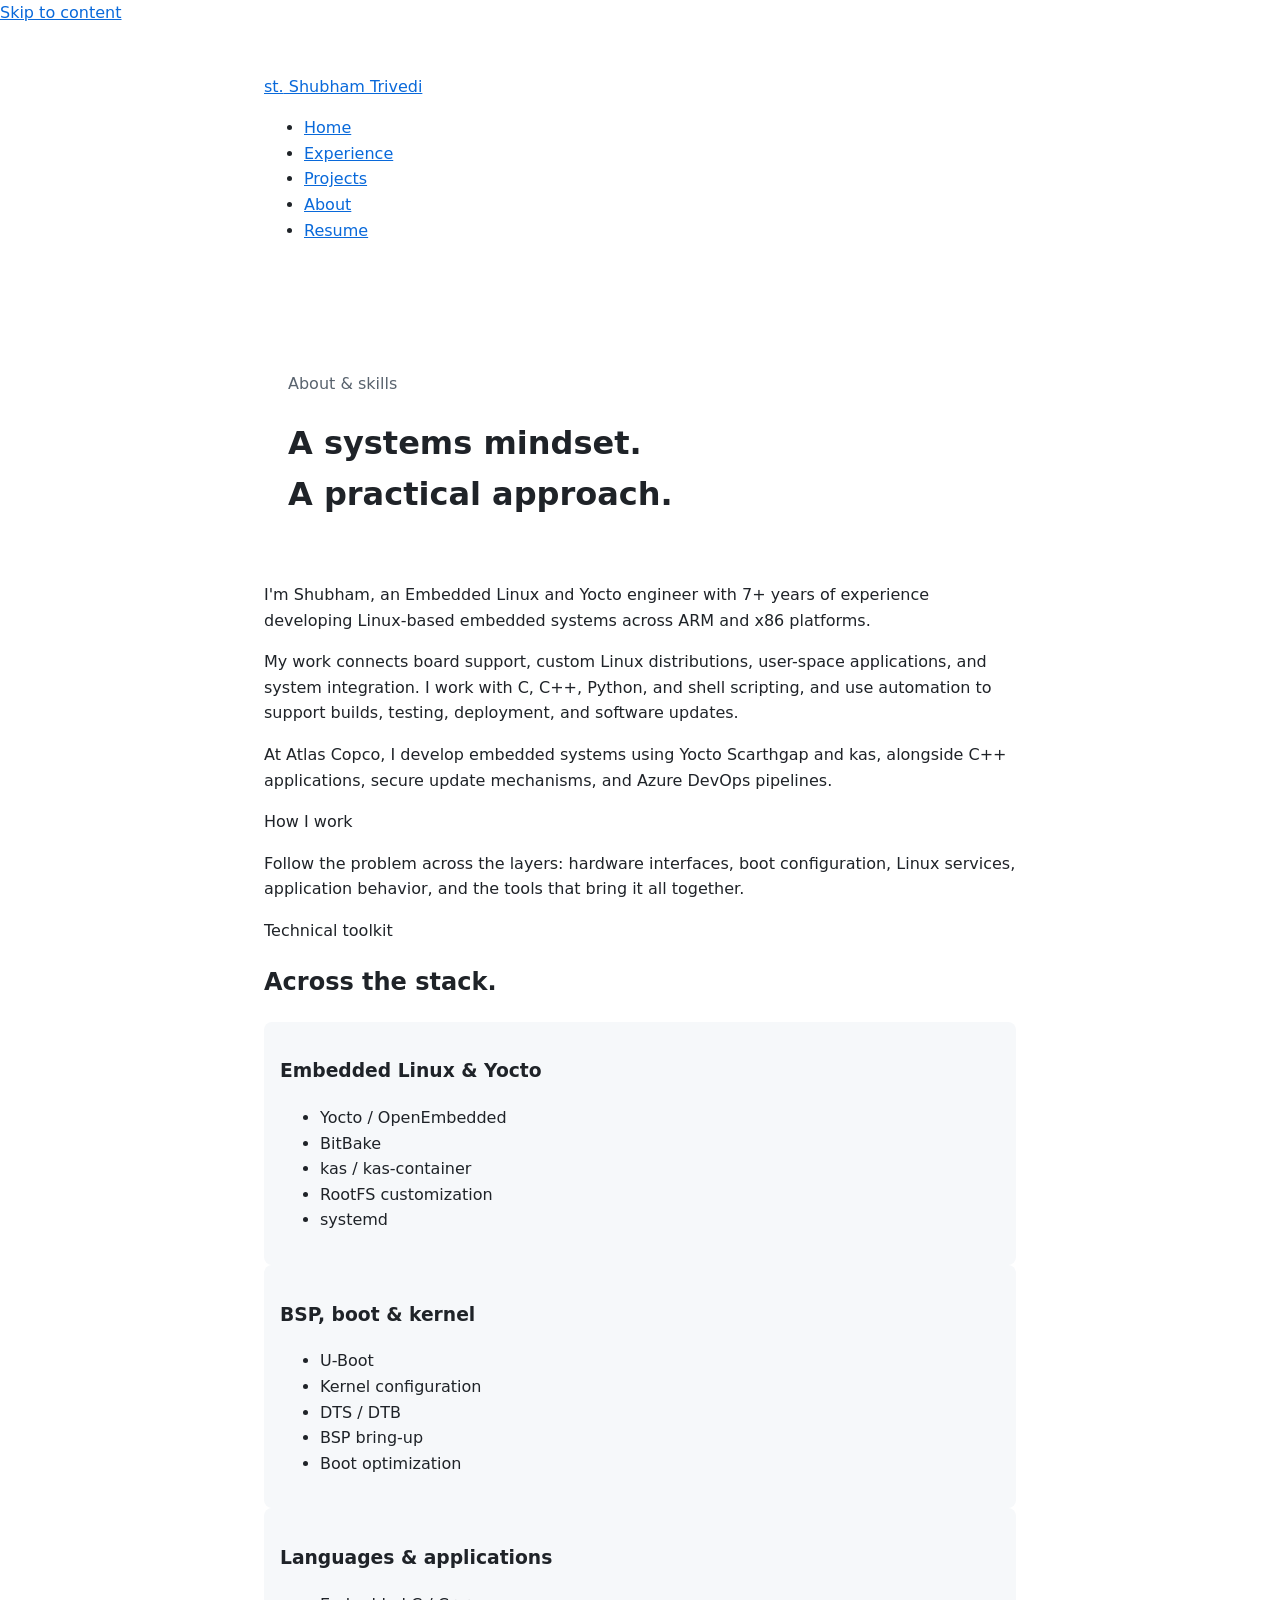
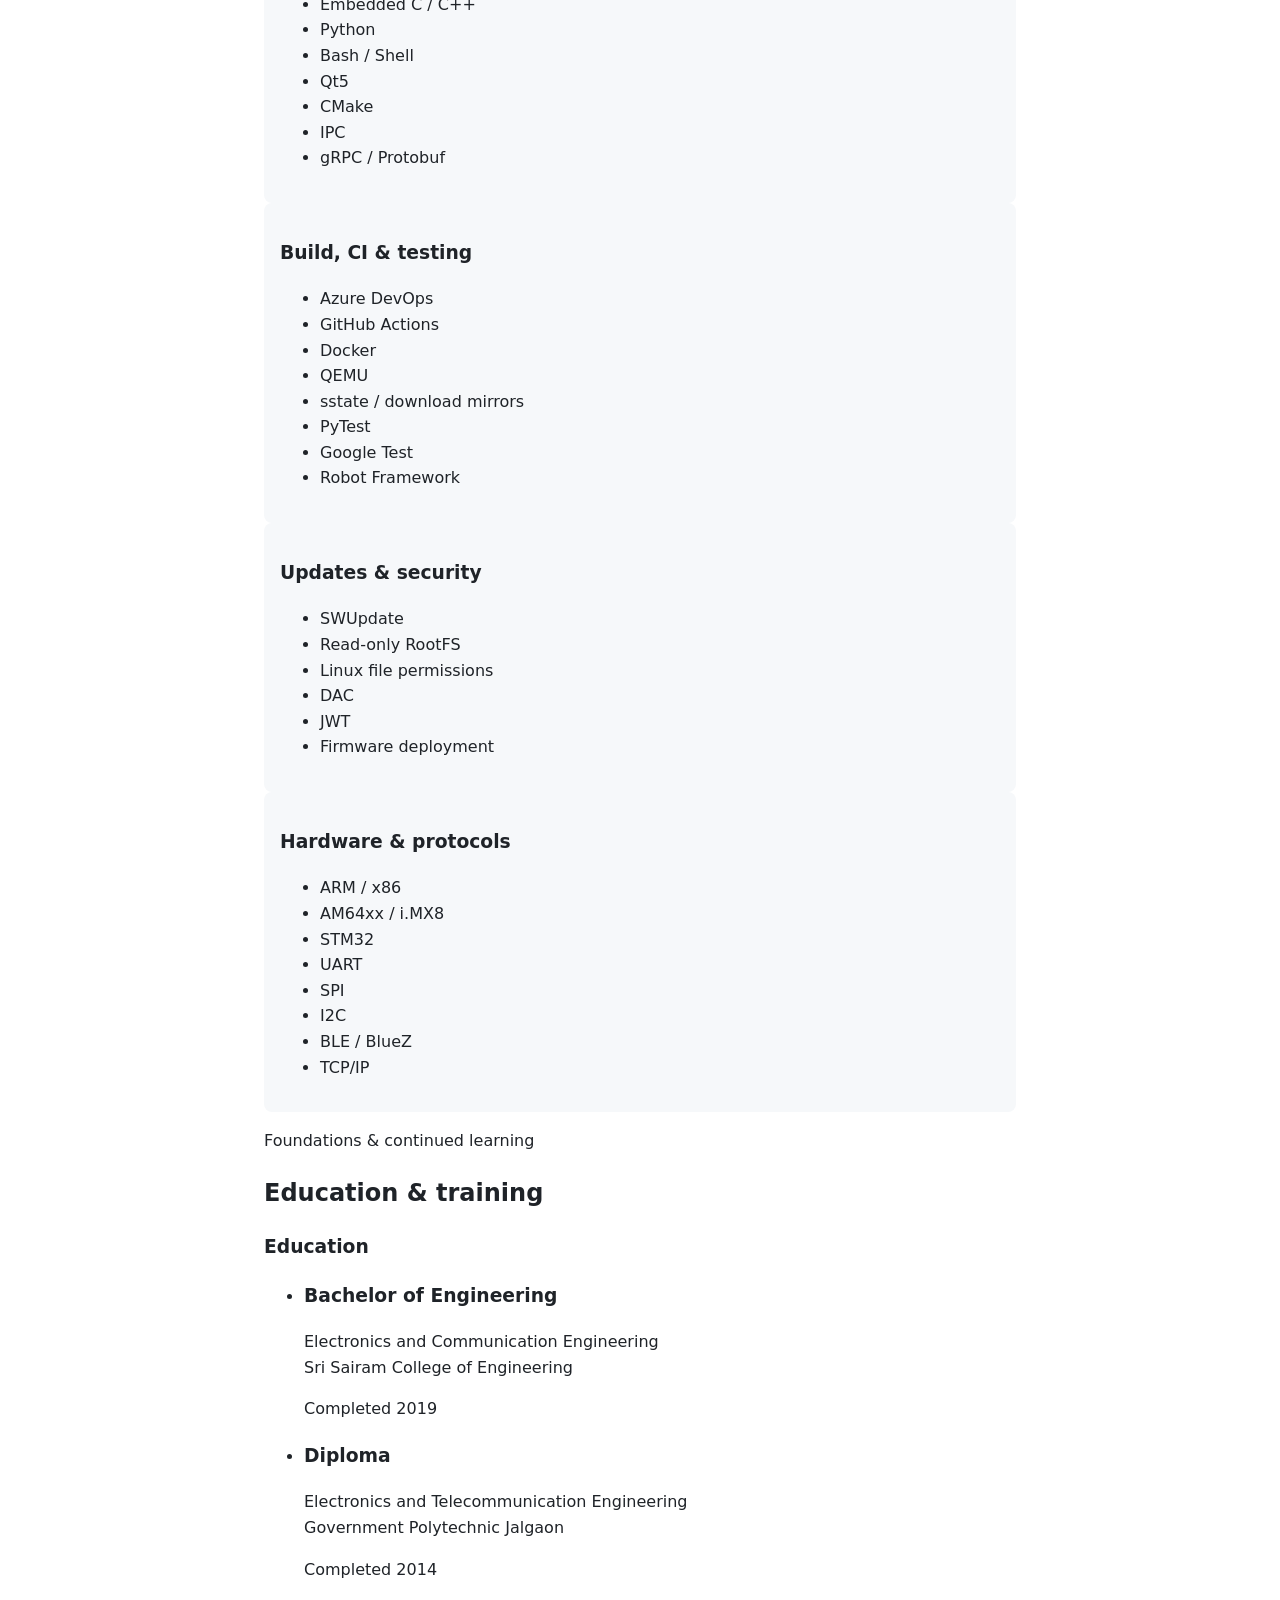
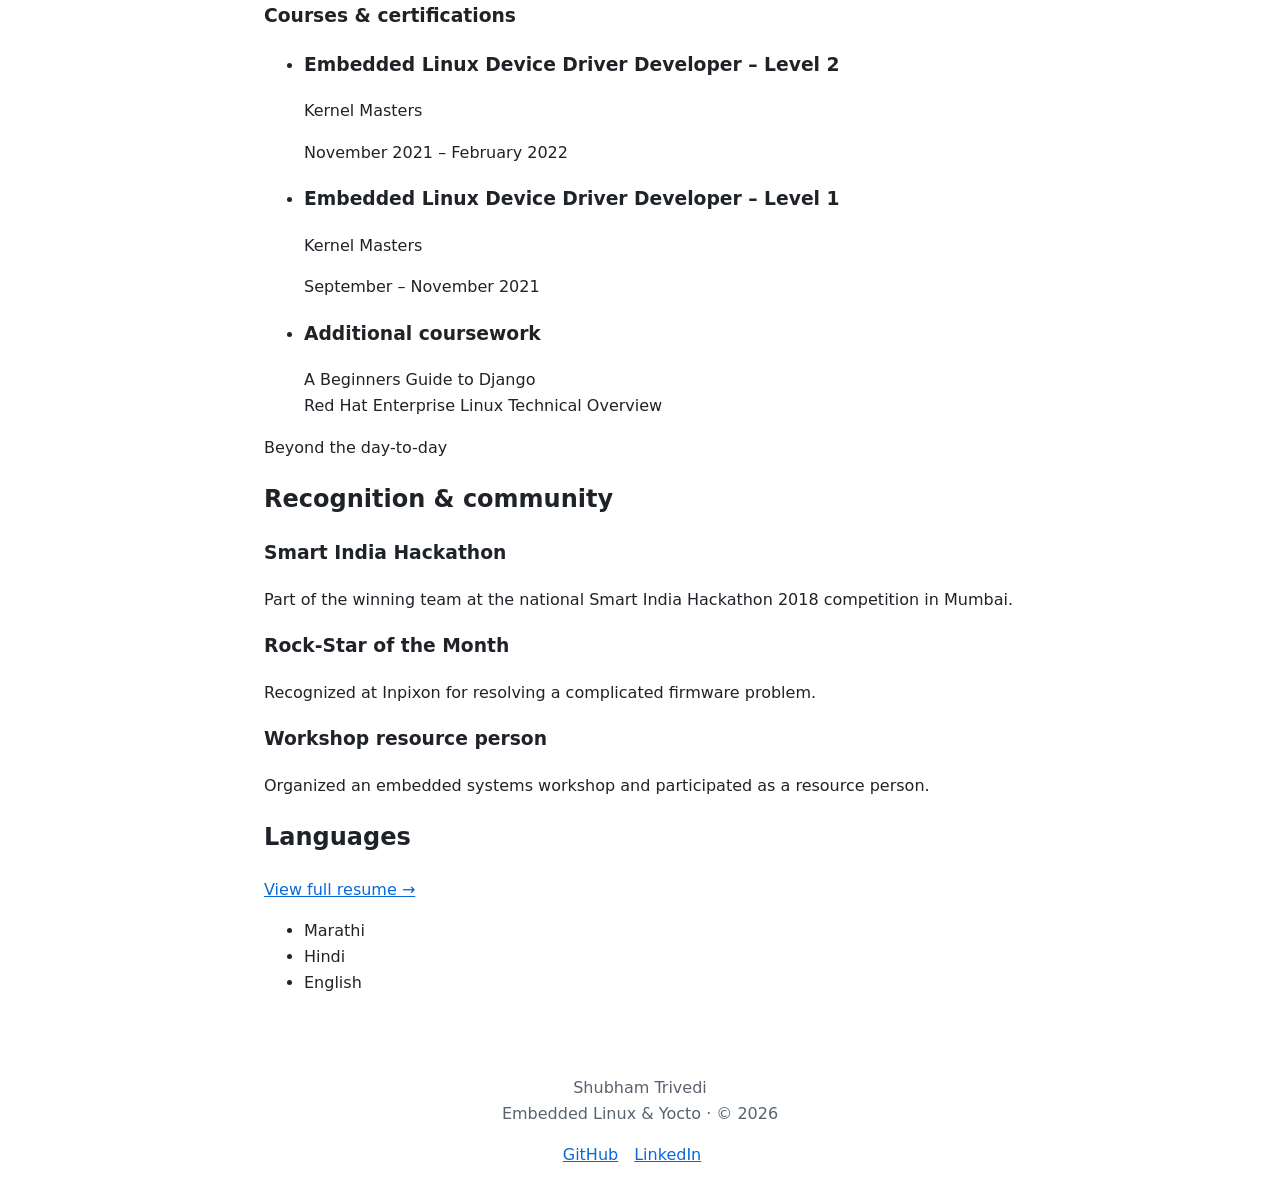
==== about.html @ 696557a3 "Add about page with personal and professional details" ====
<!DOCTYPE html>
<html lang="en">
<head>
  <meta charset="UTF-8">
  <meta name="viewport" content="width=device-width, initial-scale=1">
  <title>About &amp; Skills | Shubham Trivedi</title>
  <meta name="description" content="About Shubham Trivedi: Embedded Linux and Yocto skills, engineering education, device driver training, and professional recognition.">
  <link rel="canonical" href="https://shubhamtrivedi95.github.io/about.html">
  <meta property="og:type" content="website">
  <meta property="og:title" content="About &amp; Skills | Shubham Trivedi">
  <meta property="og:description" content="A systems-minded embedded engineer working across Linux platforms, applications, and delivery automation.">
  <meta property="og:url" content="https://shubhamtrivedi95.github.io/about.html">
  <link rel="stylesheet" href="style.css">
  <script src="site.js" defer></script>
</head>
<body>
  <a class="skip-link" href="#main">Skip to content</a>
  <header class="site-header">
    <div class="container header-inner">
      <a class="brand" href="index.html"><span class="brand-mark" aria-hidden="true">st.</span> Shubham Trivedi</a>
      <nav aria-label="Primary">
        <ul class="nav-list">
          <li><a href="index.html">Home</a></li>
          <li><a href="experience.html">Experience</a></li>
          <li><a href="projects.html">Projects</a></li>
          <li><a href="about.html" aria-current="page">About</a></li>
          <li><a href="resume.html">Resume</a></li>
        </ul>
      </nav>
    </div>
  </header>
  <main id="main" class="container" tabindex="-1">
    <header class="page-header">
      <p class="eyebrow">About &amp; skills</p>
      <h1>A systems mindset.<br><span class="text-accent">A practical approach.</span></h1>
    </header>
    <div class="intro-grid">
      <div class="prose">
        <p>I'm Shubham, an Embedded Linux and Yocto engineer with 7+ years of experience developing Linux-based embedded systems across ARM and x86 platforms.</p>
        <p>My work connects board support, custom Linux distributions, user-space applications, and system integration. I work with C, C++, Python, and shell scripting, and use automation to support builds, testing, deployment, and software updates.</p>
        <p>At Atlas Copco, I develop embedded systems using Yocto Scarthgap and kas, alongside C++ applications, secure update mechanisms, and Azure DevOps pipelines.</p>
      </div>
      <aside class="side-note" aria-label="Engineering approach">
        <p class="eyebrow">How I work</p>
        <p>Follow the problem across the layers: hardware interfaces, boot configuration, Linux services, application behavior, and the tools that bring it all together.</p>
      </aside>
    </div>

    <section class="section" aria-labelledby="skills-title">
      <div class="section-heading"><div><p class="eyebrow">Technical toolkit</p><h2 id="skills-title">Across the stack.</h2></div></div>
      <div class="skill-grid">
        <article class="card">
          <h3>Embedded Linux &amp; Yocto</h3>
          <ul class="tag-list"><li>Yocto / OpenEmbedded</li><li>BitBake</li><li>kas / kas-container</li><li>RootFS customization</li><li>systemd</li></ul>
        </article>
        <article class="card">
          <h3>BSP, boot &amp; kernel</h3>
          <ul class="tag-list"><li>U-Boot</li><li>Kernel configuration</li><li>DTS / DTB</li><li>BSP bring-up</li><li>Boot optimization</li></ul>
        </article>
        <article class="card">
          <h3>Languages &amp; applications</h3>
          <ul class="tag-list"><li>Embedded C / C++</li><li>Python</li><li>Bash / Shell</li><li>Qt5</li><li>CMake</li><li>IPC</li><li>gRPC / Protobuf</li></ul>
        </article>
        <article class="card">
          <h3>Build, CI &amp; testing</h3>
          <ul class="tag-list"><li>Azure DevOps</li><li>GitHub Actions</li><li>Docker</li><li>QEMU</li><li>sstate / download mirrors</li><li>PyTest</li><li>Google Test</li><li>Robot Framework</li></ul>
        </article>
        <article class="card">
          <h3>Updates &amp; security</h3>
          <ul class="tag-list"><li>SWUpdate</li><li>Read-only RootFS</li><li>Linux file permissions</li><li>DAC</li><li>JWT</li><li>Firmware deployment</li></ul>
        </article>
        <article class="card">
          <h3>Hardware &amp; protocols</h3>
          <ul class="tag-list"><li>ARM / x86</li><li>AM64xx / i.MX8</li><li>STM32</li><li>UART</li><li>SPI</li><li>I2C</li><li>BLE / BlueZ</li><li>TCP/IP</li></ul>
        </article>
      </div>
    </section>

    <section class="section" aria-labelledby="learning-title">
      <div class="section-heading"><div><p class="eyebrow">Foundations &amp; continued learning</p><h2 id="learning-title">Education &amp; training</h2></div></div>
      <div class="two-column">
        <div>
          <h3>Education</h3>
          <ul class="detail-list">
            <li><h3>Bachelor of Engineering</h3><p>Electronics and Communication Engineering<br>Sri Sairam College of Engineering</p><p class="detail-meta">Completed 2019</p></li>
            <li><h3>Diploma</h3><p>Electronics and Telecommunication Engineering<br>Government Polytechnic Jalgaon</p><p class="detail-meta">Completed 2014</p></li>
          </ul>
        </div>
        <div>
          <h3>Courses &amp; certifications</h3>
          <ul class="detail-list">
            <li><h3>Embedded Linux Device Driver Developer &ndash; Level 2</h3><p>Kernel Masters</p><p class="detail-meta">November 2021 &ndash; February 2022</p></li>
            <li><h3>Embedded Linux Device Driver Developer &ndash; Level 1</h3><p>Kernel Masters</p><p class="detail-meta">September &ndash; November 2021</p></li>
            <li><h3>Additional coursework</h3><p>A Beginners Guide to Django<br>Red Hat Enterprise Linux Technical Overview</p></li>
          </ul>
        </div>
      </div>
    </section>

    <section class="section" aria-labelledby="recognition-title">
      <div class="section-heading"><div><p class="eyebrow">Beyond the day-to-day</p><h2 id="recognition-title">Recognition &amp; community</h2></div></div>
      <div class="focus-grid">
        <div><h3>Smart India Hackathon</h3><p>Part of the winning team at the national Smart India Hackathon 2018 competition in Mumbai.</p></div>
        <div><h3>Rock-Star of the Month</h3><p>Recognized at Inpixon for resolving a complicated firmware problem.</p></div>
        <div><h3>Workshop resource person</h3><p>Organized an embedded systems workshop and participated as a resource person.</p></div>
      </div>
    </section>

    <section class="section" aria-labelledby="languages-title">
      <div class="section-heading"><h2 id="languages-title">Languages</h2><a class="text-link" href="resume.html">View full resume <span aria-hidden="true">&rarr;</span></a></div>
      <ul class="tag-list" aria-label="Languages"><li>Marathi</li><li>Hindi</li><li>English</li></ul>
    </section>
  </main>
  <footer class="site-footer">
    <div class="container footer-inner">
      <p><span class="footer-name">Shubham Trivedi</span><br>Embedded Linux &amp; Yocto &middot; &copy; <span id="year">2026</span></p>
      <nav class="footer-links" aria-label="Social profiles"><a href="https://github.com/shubhamtrivedi95">GitHub</a><a href="https://www.linkedin.com/in/shubhamtrivedi95">LinkedIn</a></nav>
    </div>
  </footer>
</body>
</html>
---- style.css ----
:root { --bg:#fff; --fg:#1f2328; --muted:#59636e; --accent:#0969da; --card:#f6f8fa; }
@media (prefers-color-scheme: dark) {
  :root { --bg:#0d1117; --fg:#e6edf3; --muted:#9198a1; --accent:#4493f8; --card:#161b22; }
}
* { box-sizing: border-box; }
body { margin:0; font-family: system-ui, sans-serif; background:var(--bg); color:var(--fg); line-height:1.6; }
header, main, footer { max-width: 800px; margin: 0 auto; padding: 1.5rem; }
header { padding-top: 3rem; }
header p { color: var(--muted); }
nav a { margin-right: 1rem; }
a { color: var(--accent); }
.grid { display:grid; grid-template-columns:repeat(auto-fill,minmax(240px,1fr)); gap:1rem; }
.card { background:var(--card); padding:1rem; border-radius:8px; }
footer { color: var(--muted); text-align:center; }
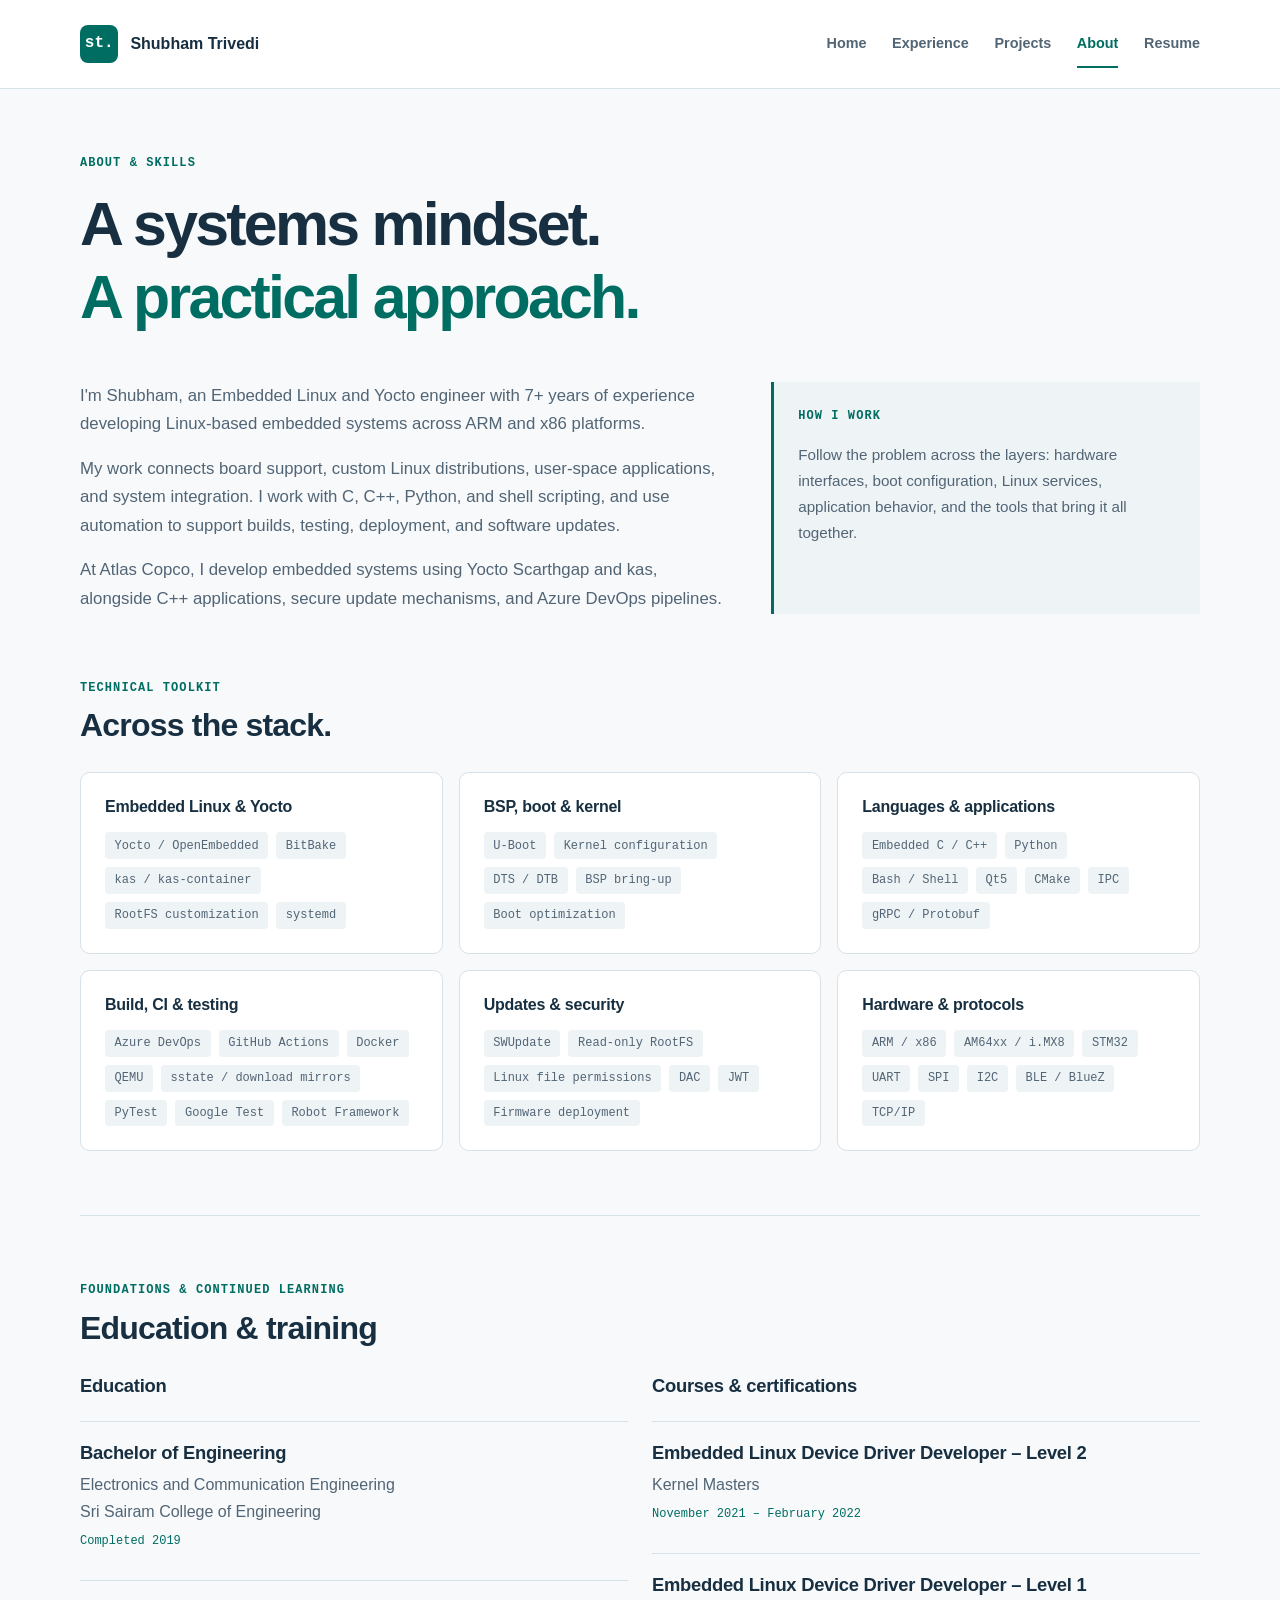
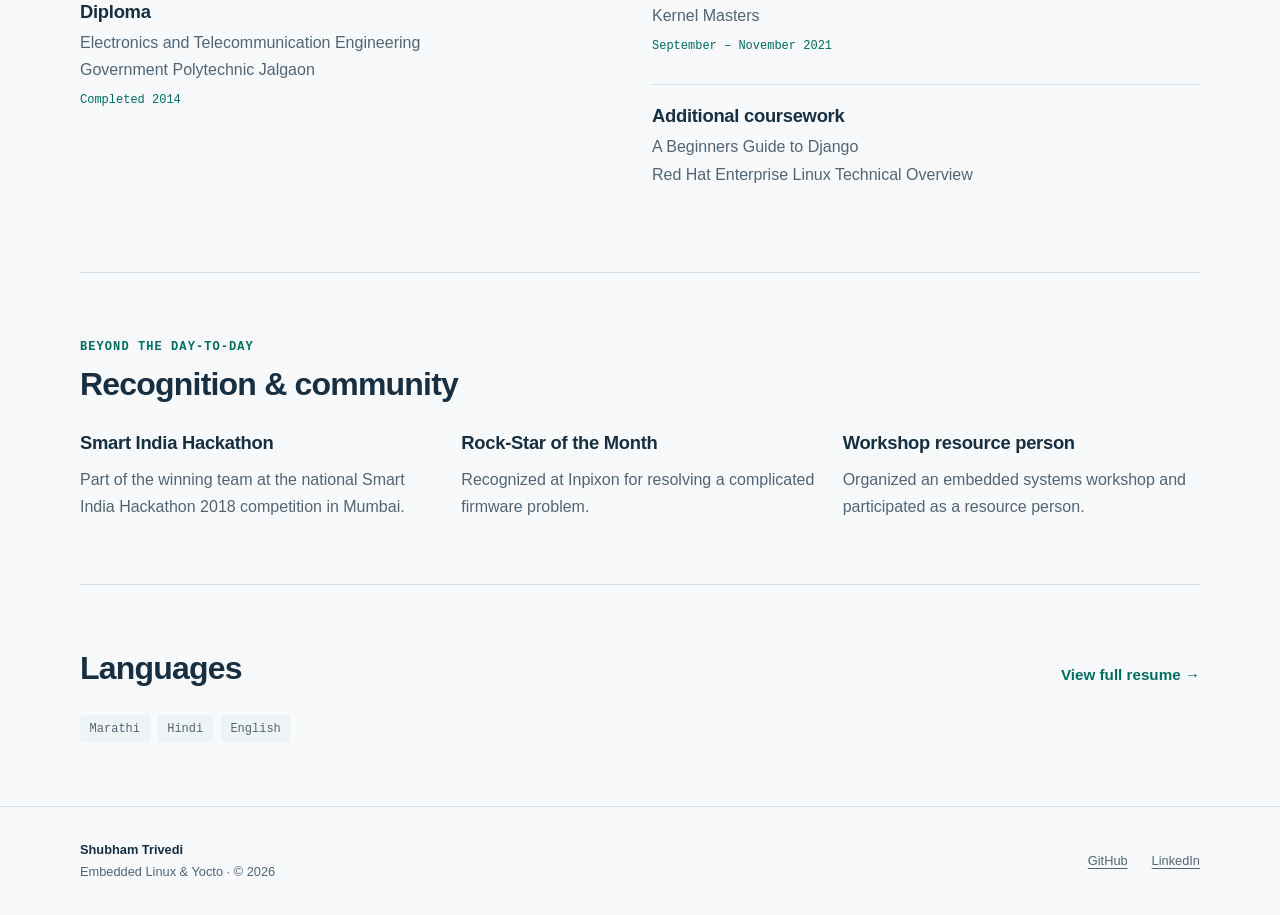
==== commit bcfcee7d: "Update stylesheet links to include cache-busting query parameter" ====
--- a/about.html
+++ b/about.html
@@ -10,7 +10,7 @@
   <meta property="og:title" content="About &amp; Skills | Shubham Trivedi">
   <meta property="og:description" content="A systems-minded embedded engineer working across Linux platforms, applications, and delivery automation.">
   <meta property="og:url" content="https://shubhamtrivedi95.github.io/about.html">
-  <link rel="stylesheet" href="style.css">
+  <link rel="stylesheet" href="style.css?v=f323610183d8">
   <script src="site.js" defer></script>
 </head>
 <body>
--- a/style.css
+++ b/style.css
@@ -1,14 +1,276 @@
-:root { --bg:#fff; --fg:#1f2328; --muted:#59636e; --accent:#0969da; --card:#f6f8fa; }
+:root {
+  color-scheme: light dark;
+  --bg: #f7f9fb;
+  --surface: #ffffff;
+  --surface-alt: #eef3f6;
+  --fg: #172f40;
+  --muted: #526575;
+  --accent: #006d62;
+  --accent-soft: #e4f3ef;
+  --border: #d7e1e8;
+  --button-text: #ffffff;
+  --mono: ui-monospace, SFMono-Regular, Consolas, monospace;
+}
+
 @media (prefers-color-scheme: dark) {
-  :root { --bg:#0d1117; --fg:#e6edf3; --muted:#9198a1; --accent:#4493f8; --card:#161b22; }
-}
+  :root {
+    --bg: #0c151e;
+    --surface: #121f2b;
+    --surface-alt: #192a38;
+    --fg: #e6eef4;
+    --muted: #a6b8c6;
+    --accent: #6adbc2;
+    --accent-soft: #15362f;
+    --border: #2c4151;
+    --button-text: #0c211d;
+  }
+}
+
 * { box-sizing: border-box; }
-body { margin:0; font-family: system-ui, sans-serif; background:var(--bg); color:var(--fg); line-height:1.6; }
-header, main, footer { max-width: 800px; margin: 0 auto; padding: 1.5rem; }
-header { padding-top: 3rem; }
-header p { color: var(--muted); }
-nav a { margin-right: 1rem; }
-a { color: var(--accent); }
-.grid { display:grid; grid-template-columns:repeat(auto-fill,minmax(240px,1fr)); gap:1rem; }
-.card { background:var(--card); padding:1rem; border-radius:8px; }
-footer { color: var(--muted); text-align:center; }
+
+body {
+  margin: 0;
+  background: var(--bg);
+  color: var(--fg);
+  font-family: -apple-system, BlinkMacSystemFont, "Segoe UI", sans-serif;
+  font-size: 1rem;
+  line-height: 1.7;
+  -webkit-font-smoothing: antialiased;
+}
+
+a { color: var(--accent); text-underline-offset: 0.22em; }
+a:hover { text-decoration-thickness: 2px; }
+a:focus-visible { outline: 3px solid var(--accent); outline-offset: 5px; border-radius: 2px; }
+h1, h2, h3, p { margin: 0; }
+h1, h2, h3 { line-height: 1.2; text-wrap: balance; }
+h1 { font-size: clamp(2.2rem, 5vw, 3.8rem); font-weight: 750; letter-spacing: -0.045em; }
+h2 { font-size: clamp(1.6rem, 3vw, 2rem); letter-spacing: -0.025em; }
+h3 { font-size: 1.15rem; letter-spacing: -0.015em; }
+p + p { margin-top: 1rem; }
+ul, ol { margin: 0; padding-left: 1.25rem; }
+li + li { margin-top: 0.5rem; }
+code { font-family: var(--mono); overflow-wrap: anywhere; }
+::selection { background: var(--accent); color: var(--button-text); }
+
+.container { width: min(100% - 3rem, 70rem); margin-inline: auto; }
+.text-accent { color: var(--accent); }
+.muted { color: var(--muted); }
+.eyebrow {
+  color: var(--accent);
+  font-family: var(--mono);
+  font-size: 0.75rem;
+  font-weight: 600;
+  letter-spacing: 0.09em;
+  text-transform: uppercase;
+}
+
+.skip-link {
+  position: absolute;
+  top: 0.75rem;
+  left: 0.75rem;
+  z-index: 10;
+  padding: 0.6rem 1rem;
+  background: var(--surface);
+  transform: translateY(-200%);
+}
+
+.skip-link:focus { transform: translateY(0); }
+.site-header { border-bottom: 1px solid var(--border); background: var(--surface); }
+.header-inner { display: flex; align-items: center; justify-content: space-between; gap: 2rem; min-height: 5.5rem; }
+.brand { display: inline-flex; align-items: center; gap: 0.75rem; color: var(--fg); font-weight: 700; text-decoration: none; white-space: nowrap; }
+.brand-mark { display: grid; place-items: center; width: 2.4rem; height: 2.4rem; background: var(--accent); color: var(--button-text); border-radius: 0.5rem; font-family: var(--mono); font-size: 1rem; }
+.nav-list { display: flex; align-items: center; gap: 1.6rem; padding: 0; list-style: none; }
+.nav-list li + li { margin: 0; }
+.nav-list a { display: block; padding-block: 0.7rem; color: var(--muted); font-size: 0.9rem; font-weight: 600; text-decoration: none; border-bottom: 2px solid transparent; }
+.nav-list a:hover, .nav-list a[aria-current="page"] { color: var(--accent); border-bottom-color: var(--accent); }
+
+.hero { display: grid; grid-template-columns: 1.35fr 1fr; align-items: center; gap: 4rem; padding-block: 5rem 4rem; }
+.hero h1 { margin-top: 1.25rem; }
+.hero-copy { max-width: 36rem; margin-top: 1.5rem; color: var(--muted); font-size: 1.1rem; }
+.actions { display: flex; flex-wrap: wrap; align-items: center; gap: 0.75rem; margin-top: 1.75rem; }
+.button { display: inline-flex; justify-content: center; align-items: center; gap: 0.65rem; padding: 0.75rem 1.1rem; border: 1px solid var(--border); border-radius: 0.4rem; background: var(--surface); color: var(--fg); font-size: 0.9rem; font-weight: 650; text-decoration: none; }
+.button:hover { border-color: var(--accent); color: var(--accent); }
+.button-primary { border-color: var(--accent); background: var(--accent); color: var(--button-text); }
+.button-primary:hover { background: var(--surface); color: var(--accent); }
+.text-link { font-size: 0.95rem; font-weight: 650; text-decoration: none; }
+.text-link:hover { text-decoration: underline; }
+
+.focus-panel { padding: 1.75rem; border: 1px solid var(--border); border-radius: 0.75rem; background: var(--surface); }
+.focus-panel h2 { font-family: var(--mono); font-size: 0.8rem; font-weight: 500; letter-spacing: 0; color: var(--muted); }
+.stack-list { margin-top: 1.5rem; padding: 0; list-style: none; }
+.stack-list li { display: grid; grid-template-columns: 2rem 1fr; gap: 1rem; padding-block: 1rem; border-top: 1px solid var(--border); }
+.stack-list li + li { margin: 0; }
+.stack-index { color: var(--accent); font-family: var(--mono); font-size: 0.8rem; }
+.stack-list h3 { font-size: 1rem; }
+.stack-list p { margin-top: 0.3rem; color: var(--muted); font-size: 0.85rem; }
+.panel-note { padding-top: 0.9rem; border-top: 1px solid var(--border); color: var(--accent); font-family: var(--mono); font-size: 0.75rem; }
+
+.snapshot { display: grid; grid-template-columns: repeat(3, 1fr); margin: 0; padding: 1.5rem 0; border-top: 1px solid var(--border); border-bottom: 1px solid var(--border); }
+.snapshot div { padding-inline: 1.75rem; }
+.snapshot div:first-child { padding-left: 0; }
+.snapshot div + div { border-left: 1px solid var(--border); }
+.snapshot dt { color: var(--muted); font-family: var(--mono); font-size: 0.7rem; letter-spacing: 0.07em; text-transform: uppercase; }
+.snapshot dd { margin: 0.3rem 0 0; font-size: 1.25rem; font-weight: 650; }
+.section { padding-block: 4rem; }
+.section + .section { border-top: 1px solid var(--border); }
+.section-heading { display: flex; flex-wrap: wrap; justify-content: space-between; align-items: end; gap: 1rem; margin-bottom: 1.75rem; }
+.section-heading .eyebrow + h2 { margin-top: 0.5rem; }
+.two-column { display: grid; grid-template-columns: repeat(2, minmax(0, 1fr)); gap: 1.5rem; }
+.card { padding: 2rem; border: 1px solid var(--border); border-radius: 0.6rem; background: var(--surface); }
+.card > .eyebrow { margin-bottom: 1rem; }
+.card h3 + p, .card h2 + p { margin-top: 0.75rem; }
+.card > p:not(.eyebrow) { color: var(--muted); }
+.card .text-link { display: inline-block; margin-top: 1.5rem; }
+.role-title { margin-top: 0.4rem; color: var(--muted); }
+.tag-list { display: flex; flex-wrap: wrap; gap: 0.5rem; padding: 0; list-style: none; }
+.tag-list li { margin: 0; padding: 0.2rem 0.6rem; border-radius: 0.25rem; background: var(--surface-alt); color: var(--muted); font-family: var(--mono); font-size: 0.75rem; }
+.card .tag-list { margin-top: 1.25rem; }
+.status { display: inline-flex; align-items: center; gap: 0.5rem; padding: 0.25rem 0.7rem; border-radius: 2rem; background: var(--accent-soft); color: var(--accent); font-family: var(--mono); font-size: 0.7rem; font-weight: 600; }
+.status::before { content: ""; width: 0.4rem; height: 0.4rem; border-radius: 50%; background: currentColor; }
+.card-topline { display: flex; flex-wrap: wrap; align-items: center; justify-content: space-between; gap: 0.75rem; margin-bottom: 1rem; }
+.contact-band { display: flex; flex-wrap: wrap; align-items: center; justify-content: space-between; gap: 2rem; margin-bottom: 4rem; padding: 2.5rem; border-radius: 0.6rem; background: var(--accent-soft); }
+.contact-band h2 { margin-top: 0.5rem; }
+.contact-band p:not(.eyebrow) { margin-top: 0.75rem; color: var(--muted); max-width: 40rem; }
+.contact-band .actions { margin: 0; }
+
+.page-header { max-width: 50rem; padding-block: 4rem 1rem; }
+.page-header h1 { margin-top: 0.9rem; }
+.page-header .lead { max-width: 42rem; margin-top: 1.5rem; color: var(--muted); font-size: 1.1rem; }
+.timeline { margin-top: 2rem; border-left: 1px solid var(--border); }
+.timeline-entry { position: relative; display: grid; grid-template-columns: minmax(0, 0.85fr) minmax(0, 1.6fr); gap: 2rem; margin-left: 1.5rem; padding-block: 0.25rem 2.75rem; }
+.timeline-entry:last-child { padding-bottom: 0; }
+.timeline-entry::before { position: absolute; top: 0.5rem; left: -1.85rem; content: ""; width: 0.65rem; height: 0.65rem; border: 2px solid var(--bg); border-radius: 50%; background: var(--accent); }
+.timeline-date { margin-bottom: 0.6rem; color: var(--accent); font-family: var(--mono); font-size: 0.75rem; }
+.timeline-entry .role-title { font-size: 0.95rem; }
+.timeline-body { color: var(--muted); }
+.timeline-body .tag-list { margin-top: 1rem; }
+.prose { max-width: 45rem; color: var(--muted); font-size: 1.05rem; }
+.intro-grid { display: grid; grid-template-columns: 1.5fr 1fr; gap: 3rem; padding-top: 2rem; }
+.side-note { padding: 1.5rem; border-left: 3px solid var(--accent); background: var(--surface-alt); }
+.side-note p + p { color: var(--muted); font-size: 0.95rem; }
+.skill-grid { display: grid; grid-template-columns: repeat(3, minmax(0, 1fr)); gap: 1rem; }
+.skill-grid .card { padding: 1.5rem; }
+.skill-grid h3 { font-size: 1rem; }
+.skill-grid .tag-list { margin-top: 1rem; }
+.detail-list { margin-top: 1.5rem; padding: 0; list-style: none; }
+.detail-list li { padding-block: 1.25rem; border-top: 1px solid var(--border); }
+.detail-list h3 + p { margin-top: 0.4rem; }
+.detail-list p { color: var(--muted); }
+.detail-list .detail-meta { margin-top: 0.4rem; font-family: var(--mono); font-size: 0.75rem; color: var(--accent); }
+
+.project-feature { padding: 2.5rem; }
+.project-feature h2 { font-size: clamp(1.5rem, 4vw, 2.25rem); }
+.project-description { max-width: 48rem; margin-top: 1rem; color: var(--muted); font-size: 1.05rem; }
+.project-facts { display: grid; grid-template-columns: repeat(3, minmax(0, 1fr)); gap: 1.5rem; margin: 2rem 0 0; padding-top: 1.5rem; border-top: 1px solid var(--border); }
+.project-facts dt { color: var(--muted); font-family: var(--mono); font-size: 0.7rem; text-transform: uppercase; letter-spacing: 0.05em; }
+.project-facts dd { margin: 0.5rem 0 0; font-weight: 600; }
+.focus-grid { display: grid; grid-template-columns: repeat(3, minmax(0, 1fr)); gap: 1.5rem; }
+.focus-grid h3 { margin-bottom: 0.75rem; }
+.focus-grid p { color: var(--muted); }
+.focus-number { margin-bottom: 0.75rem; color: var(--accent); font-family: var(--mono); font-size: 0.8rem; }
+
+.resume-page { padding-block: 2.5rem 4rem; }
+.resume-toolbar { display: flex; flex-wrap: wrap; align-items: center; justify-content: space-between; gap: 1.25rem; margin-bottom: 2rem; }
+.resume-toolbar p + p { margin-top: 0.5rem; color: var(--muted); font-size: 0.9rem; }
+.resume-sheet { max-width: 56rem; margin-inline: auto; padding: 3rem; border: 1px solid var(--border); border-radius: 0.5rem; background: var(--surface); }
+.resume-heading { padding-bottom: 1.5rem; border-bottom: 2px solid var(--accent); }
+.resume-heading h1 { font-size: clamp(1.9rem, 4vw, 2.5rem); }
+.resume-headline { margin-top: 0.5rem; font-weight: 600; }
+.resume-links { display: flex; flex-wrap: wrap; gap: 0.4rem 1.25rem; margin-top: 0.75rem; font-size: 0.8rem; overflow-wrap: anywhere; }
+.resume-section { margin-top: 1.75rem; }
+.resume-section h2 { margin-bottom: 0.75rem; color: var(--accent); font-size: 0.9rem; letter-spacing: 0.08em; text-transform: uppercase; }
+.resume-section p, .resume-section li, .resume-skills { font-size: 0.9rem; }
+.resume-skills { margin: 0; }
+.resume-skills div { display: grid; grid-template-columns: 10rem minmax(0, 1fr); gap: 1rem; }
+.resume-skills div + div { margin-top: 0.4rem; }
+.resume-skills dt { font-weight: 650; }
+.resume-skills dd { margin: 0; }
+.resume-role + .resume-role { margin-top: 1.25rem; }
+.resume-role-header { display: flex; flex-wrap: wrap; align-items: baseline; justify-content: space-between; gap: 0.25rem 1rem; }
+.resume-role h3 { font-size: 0.95rem; }
+.resume-role-header > p { color: var(--muted); font-size: 0.8rem; }
+.resume-role .resume-job-title { margin-top: 0.15rem; font-weight: 600; }
+.resume-role ul { margin-top: 0.5rem; }
+.resume-section li + li { margin-top: 0.3rem; }
+.resume-section h3 + p { margin-top: 0.3rem; }
+.resume-education p + p { margin-top: 0.5rem; }
+
+.site-footer { padding-block: 2rem; border-top: 1px solid var(--border); color: var(--muted); font-size: 0.8rem; }
+.footer-inner { display: flex; flex-wrap: wrap; justify-content: space-between; align-items: center; gap: 1rem; }
+.footer-name { color: var(--fg); font-weight: 650; }
+.footer-links { display: flex; gap: 1.5rem; }
+.footer-links a { color: var(--muted); }
+
+@media (max-width: 900px) {
+  .hero { gap: 2rem; }
+  .hero h1 { font-size: 2.8rem; }
+  .header-inner { gap: 1rem; }
+  .nav-list { gap: 1rem; }
+  .skill-grid { grid-template-columns: repeat(2, minmax(0, 1fr)); }
+  .timeline-entry { grid-template-columns: minmax(0, 1fr) minmax(0, 1.5fr); }
+  .intro-grid { gap: 1.5rem; }
+}
+
+@media (max-width: 680px) {
+  .container { width: calc(100% - 2rem); }
+  .header-inner { flex-wrap: wrap; gap: 0.5rem; padding-block: 1rem 0.5rem; }
+  .header-inner nav { width: 100%; }
+  .nav-list { justify-content: space-between; gap: 0.5rem; }
+  .nav-list a { font-size: 0.8rem; }
+  .hero { grid-template-columns: minmax(0, 1fr); gap: 2.5rem; padding-block: 3rem 2.5rem; }
+  .hero h1 { font-size: clamp(2.25rem, 8vw, 3rem); }
+  .hero-copy { font-size: 1rem; }
+  .snapshot { grid-template-columns: minmax(0, 1fr); padding: 0; }
+  .snapshot div, .snapshot div:first-child { padding: 1rem 0; }
+  .snapshot div + div { border-left: 0; border-top: 1px solid var(--border); }
+  .snapshot dd { font-size: 1.1rem; }
+  .section { padding-block: 2.5rem; }
+  .two-column, .intro-grid, .skill-grid, .project-facts, .focus-grid, .timeline-entry { grid-template-columns: minmax(0, 1fr); }
+  .card, .project-feature { padding: 1.5rem; }
+  .contact-band { margin-bottom: 2.5rem; padding: 1.5rem; }
+  .page-header { padding-top: 2.5rem; }
+  .page-header .lead { font-size: 1rem; }
+  .timeline-entry { gap: 1rem; }
+  .intro-grid { gap: 1.5rem; }
+  .project-facts { gap: 1rem; }
+  .resume-sheet { padding: 1.5rem; }
+  .resume-skills div { grid-template-columns: minmax(0, 1fr); gap: 0.1rem; }
+  .resume-skills div + div { margin-top: 0.75rem; }
+  .footer-inner { align-items: flex-start; }
+}
+
+@media print {
+  :root {
+    color-scheme: light;
+    --bg: #ffffff;
+    --surface: #ffffff;
+    --fg: #152b3a;
+    --muted: #405564;
+    --accent: #005e55;
+    --border: #c4cdd3;
+  }
+
+  @page { size: A4; margin: 14mm 15mm; }
+  body { background: white; font-size: 10pt; line-height: 1.4; }
+  .site-header, .site-footer, .skip-link, .resume-toolbar { display: none; }
+  .container, .resume-page { width: 100%; margin: 0; padding: 0; }
+  .resume-sheet { max-width: none; padding: 0; border: 0; border-radius: 0; }
+  .resume-heading { padding-bottom: 8pt; }
+  .resume-heading h1 { font-size: 23pt; }
+  .resume-headline { margin-top: 4pt; font-size: 11pt; }
+  .resume-links { margin-top: 5pt; font-size: 9pt; }
+  .resume-section { margin-top: 12pt; }
+  .resume-section h2 { margin-bottom: 5pt; font-size: 10pt; break-after: avoid; }
+  .resume-section p, .resume-section li, .resume-skills { font-size: 10pt; }
+  .resume-skills div { grid-template-columns: 88pt minmax(0, 1fr); gap: 8pt; }
+  .resume-skills div + div { margin-top: 3pt; }
+  .resume-role { break-inside: avoid; }
+  .resume-role + .resume-role { margin-top: 9pt; }
+  .resume-role h3 { font-size: 10.5pt; }
+  .resume-role-header > p { font-size: 9pt; }
+  .resume-role ul { margin-top: 4pt; }
+  .resume-section li + li { margin-top: 3pt; }
+  .resume-education { break-inside: avoid; }
+  a { color: inherit; text-decoration: none; }
+  p, li { orphans: 2; widows: 2; }
+}
